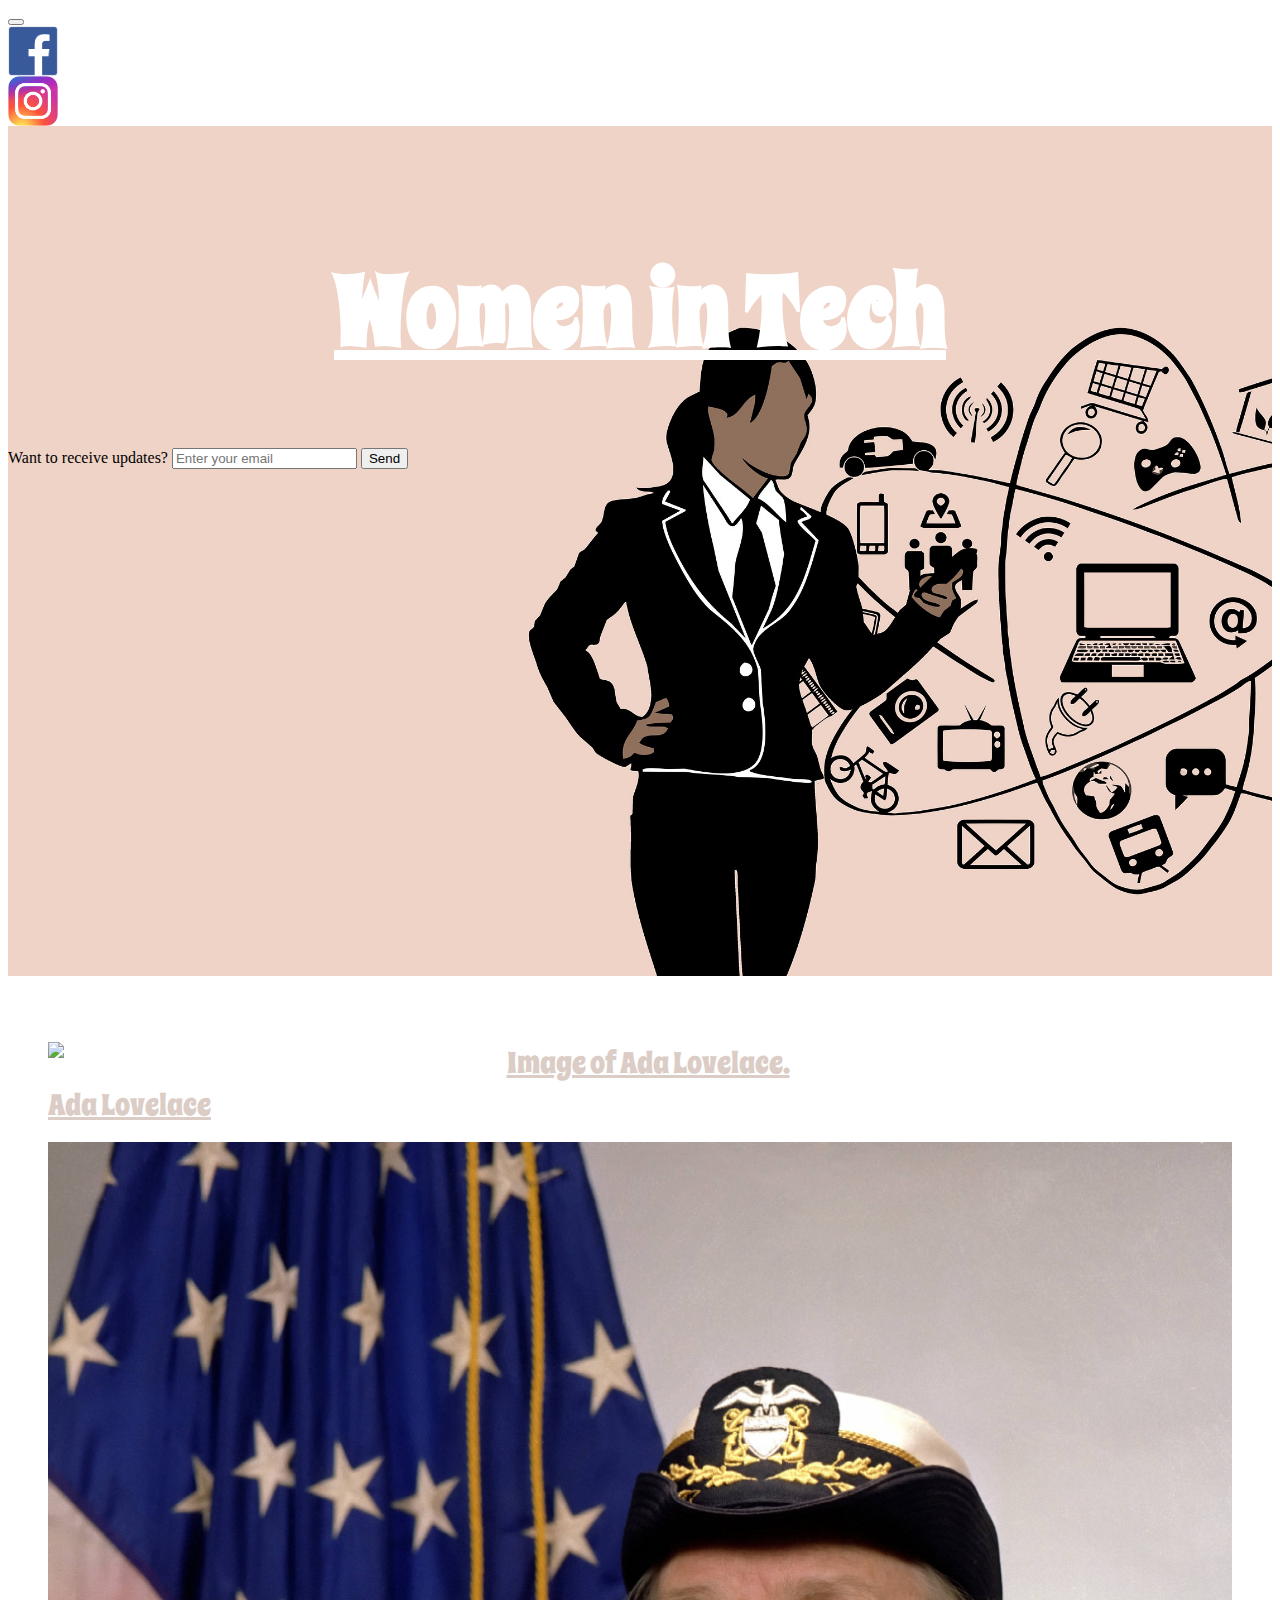
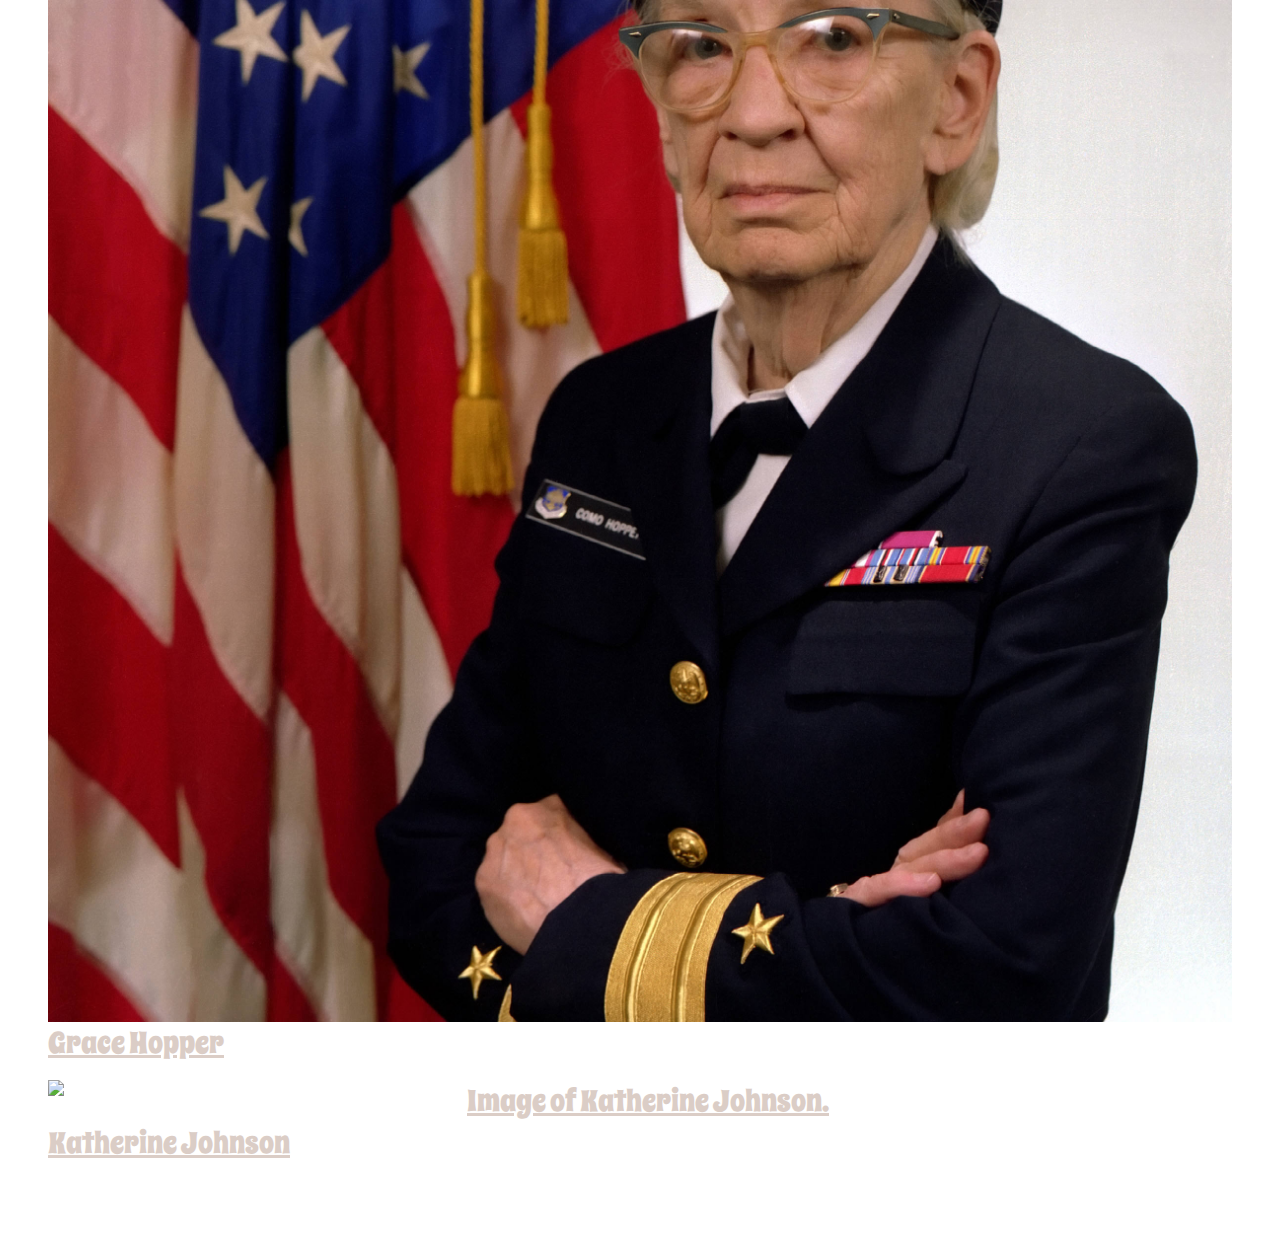
==== index.html @ 32e70c62 "Adding a form to index" ====
<!DOCTYPE html>
<html lang="en-GB">

<head>
  <meta charset="utf-8" name="viewport" content="width=device-width, initial-scale=1">
  <title>Women in Tech</title>
  <link href="https://fonts.googleapis.com/css?family=Spicy+Rice" rel="stylesheet">
  <link rel="stylesheet" href="https://stackpath.bootstrapcdn.com/bootstrap/4.1.3/css/bootstrap.min.css" integrity="sha384-MCw98/SFnGE8fJT3GXwEOngsV7Zt27NXFoaoApmYm81iuXoPkFOJwJ8ERdknLPMO" crossorigin="anonymous">
  <link href="index.css" rel="stylesheet">
</head>

<nav class="navbar navbar-expand-lg navbar-dark fixed-top">
  <div class="container">
    <button class="navbar-toggler" type="button" data-toggle="collapse" data-target="#navbarNav" aria-controls="navbarNav" aria-expanded="false" aria-label="Toggle navigation">
      <span class="navbar-toggler-icon"></span>
    </button>
    <div class="collapse navbar-collapse justify-content-start" id="navbarNav">
  <a class="navbar-brand" href="https://www.facebook.com/kate.sorotos">
    <img src="images/facebook.jpg" width="50" height="50" class="d-inline-block align-top" alt="Facebook.">
  </a>
    <a class="navbar-brand" href="https://www.instagram.com/kate_sorotos/?hl=en">
      <img src="images/instagram.jpg" width="50" height="50" class="d-inline-block align-top" alt="Instagram.">
    </a>
  </div>
</nav>

<header class="jumbotron">
  <div class="container">

    <div class="row">
      <div class="col-md-12 text-center">
        <h1 class="display-4">Women in Tech</h1>
      </div><!-- /.col-md-12-->
    </div><!-- /.row of jumbotron-->

    <form class="form-inline" role="form">
      <label for="email">Want to receive updates?</label>
      <input class="form-control" type="text" name="email" placeholder="Enter your email" id="email">
      <button class="btn btn-success form-btn" type="submit">Send</button>

    </form>
  </div><!-- /.container-->
</header><!-- /.jumbotron-->


<section id="women">
  <div class="container text-center">
    <div class="row">

      <figure class="col-md-4">
        <a href="ada-lovelace-bootstrap.html"><img src="images/ada.jpg" alt="Image of Ada Lovelace." /></a>
        <a href="ada-lovelace-bootstrap.html">Ada Lovelace</a>
      </figure>

      <figure class="col-md-4">
        <a href="grace-hopper-bootstrap.html">
          <img src="images/grace.jpg" alt="Image of Grace Hopper." /></a>
        <a href="grace-hopper-bootstrap.html">Grace Hopper</a>
      </figure>

      <figure class="col-md-4">
        <a href="katherine-johnson-bootstrap.html"><img src="images/katherine.jpg" alt="Image of Katherine Johnson." /></a>
        <a href="katherine-johnson-bootstrap.html">Katherine Johnson</a>
      </figure>
    </div>
    <!--./row-->
  </div>
  <!--./container-->
</section>


</body>

</html>
---- index.css ----
.jumbotron {
  background-image: url(images/women-in-tech.jpg);
  background-repeat: no-repeat;
  background-size: cover;
  border-radius: 0;
  min-height: 800px;
  padding-top: 50px;
}
.jumbotron h1 {
  font-family: "Spicy Rice", cursive;
  color: white;
  font-size: 100px;
  text-decoration: underline;
  text-align: center;
}
.container img {
    max-width: 100%;
    height: auto;
    display: block;
  }
#women {
  padding: 50px 0;
}
#women a {
    font-family: "Spicy Rice", cursive;
    color: #DBCDC6;
    font-size: 30px;
    text-align: center;
  }
#women a:hover {
  font-family: "Spicy Rice", cursive;
  color: #E4C3AD;
  font-size: 30px;
  text-align: center;
}
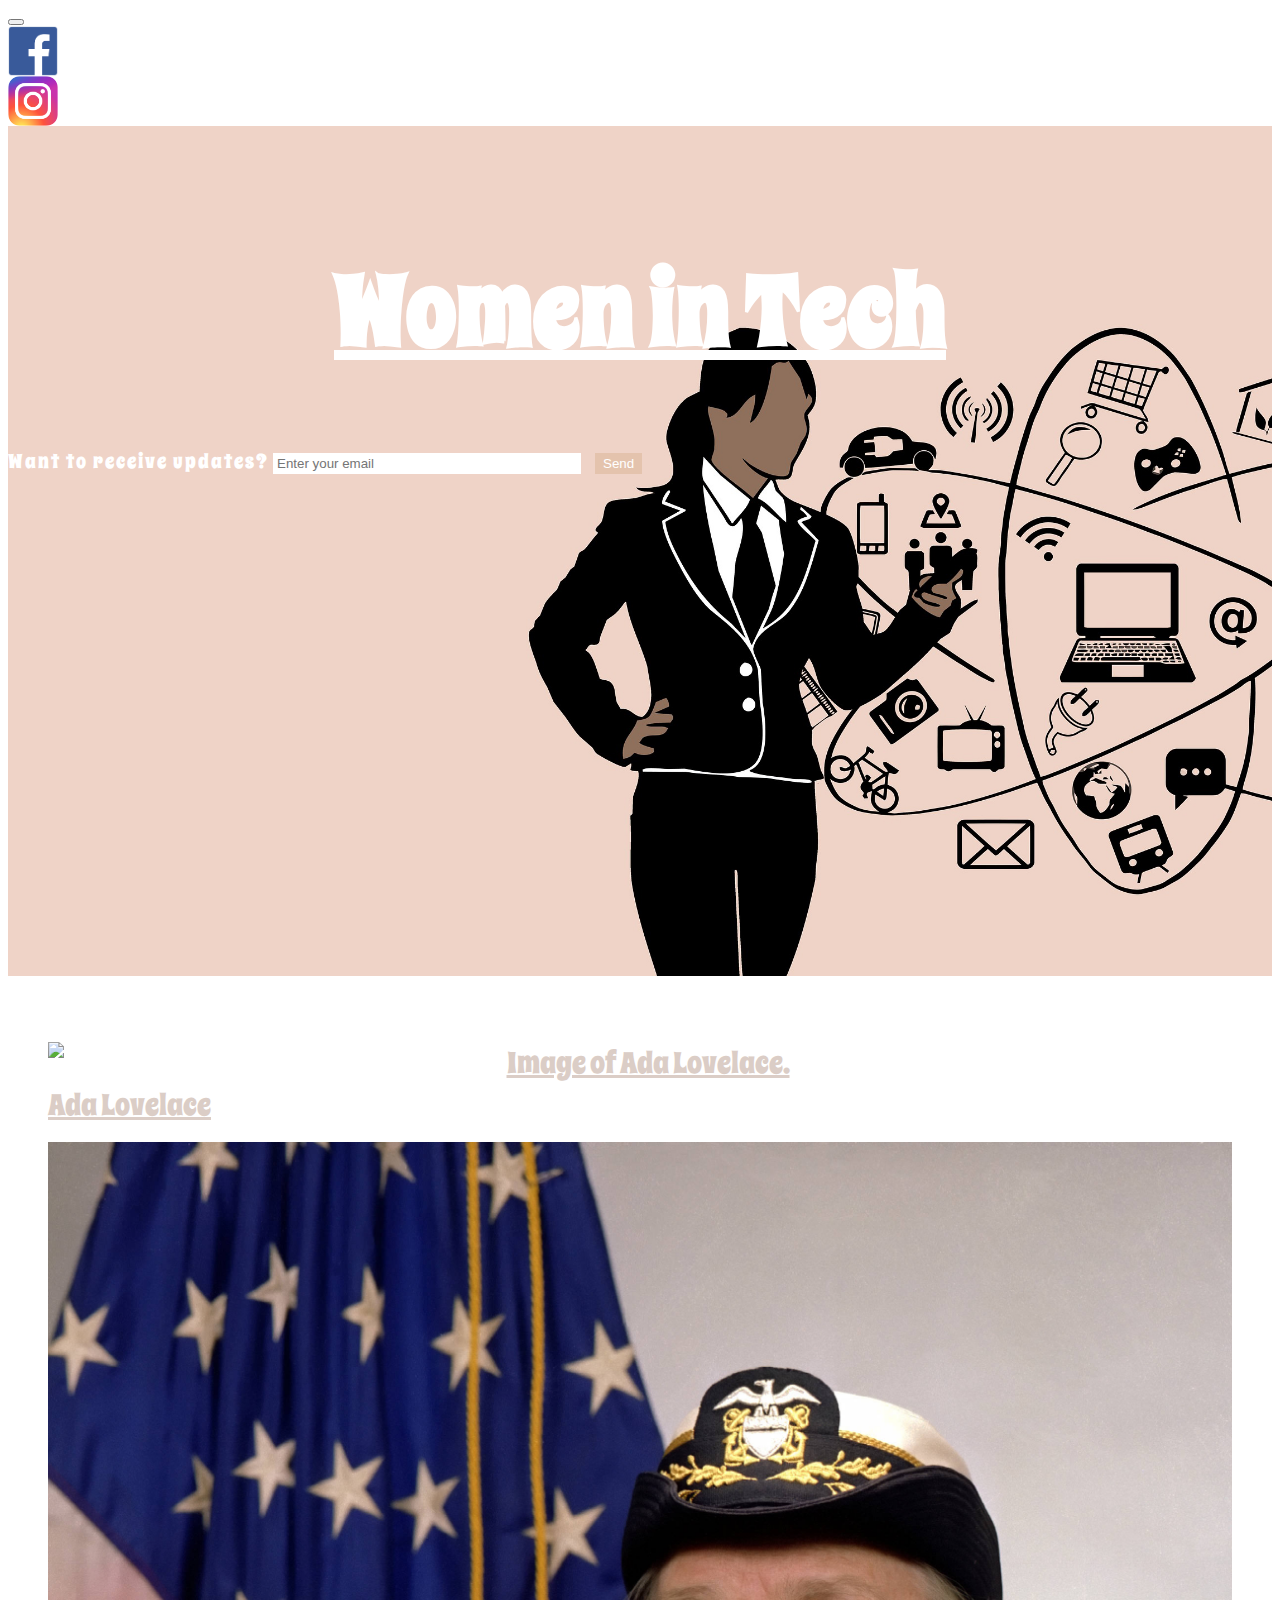
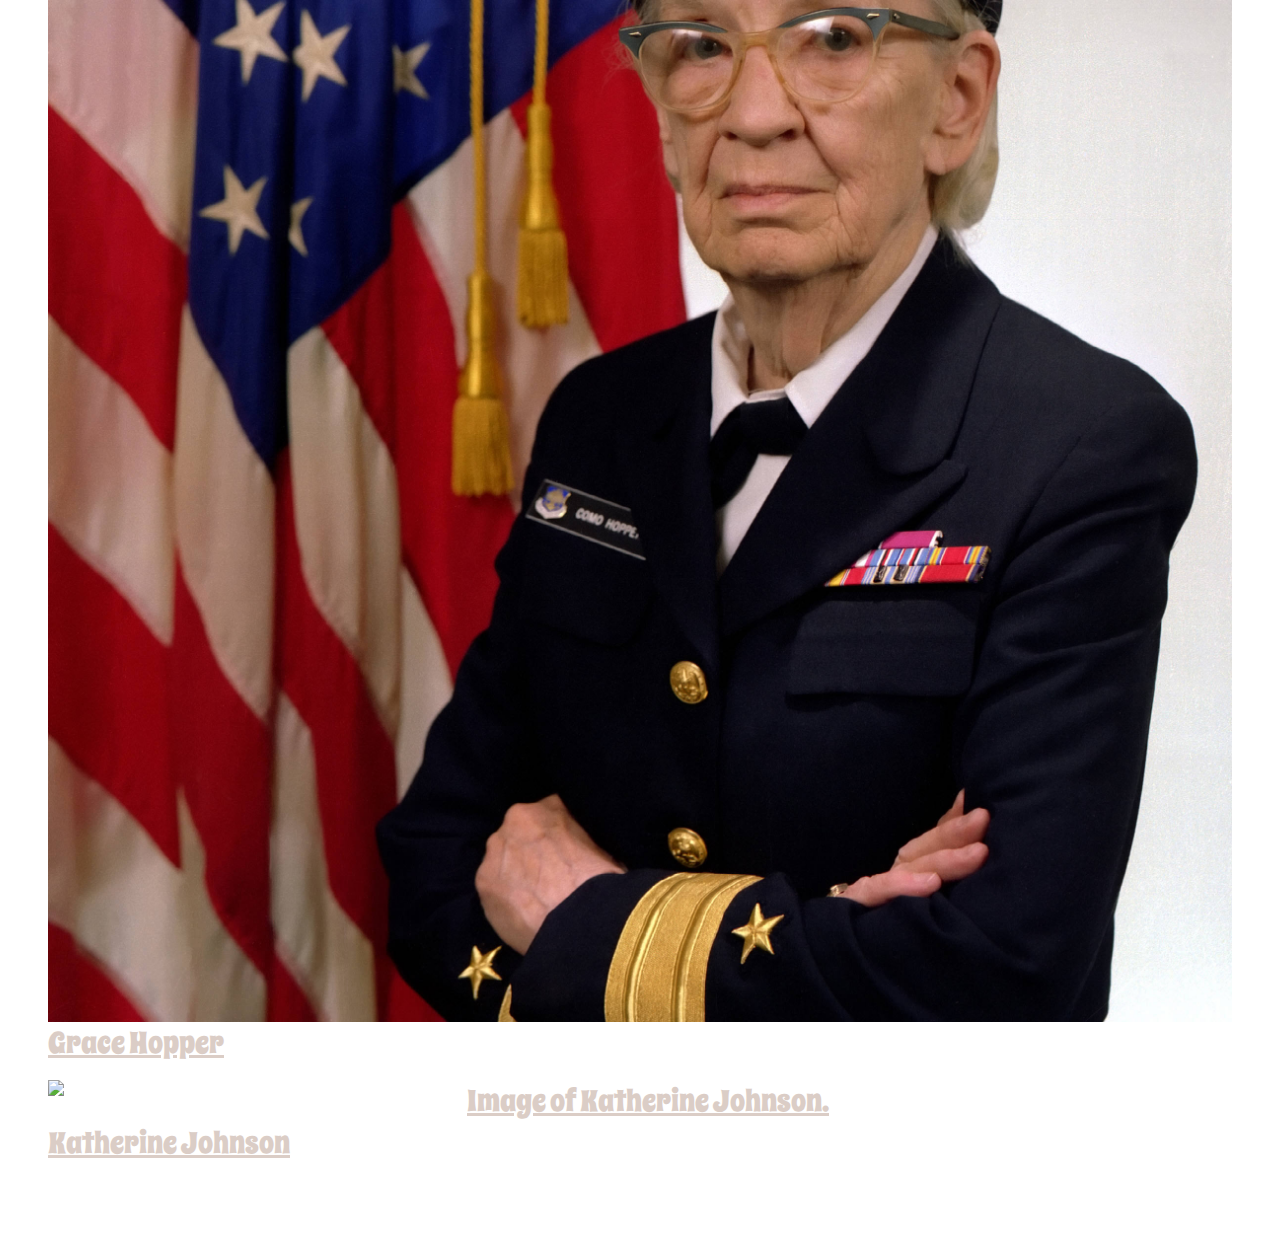
==== commit b588850f: "Amending a form in index" ====
--- a/index.html
+++ b/index.html
@@ -24,7 +24,7 @@
   </div>
 </nav>
 
-<header class="jumbotron">
+<div class="jumbotron jumbotron-fluid">
   <div class="container">
 
     <div class="row">
@@ -33,14 +33,17 @@
       </div><!-- /.col-md-12-->
     </div><!-- /.row of jumbotron-->
 
+<div class="row justify-content-end">
+  <div class="col-md-8">
     <form class="form-inline" role="form">
       <label for="email">Want to receive updates?</label>
       <input class="form-control" type="text" name="email" placeholder="Enter your email" id="email">
       <button class="btn btn-success form-btn" type="submit">Send</button>
-
     </form>
+    </div>
+  </div><!--/.row of form-->
   </div><!-- /.container-->
-</header><!-- /.jumbotron-->
+</div><!-- /.jumbotron-->
 
 
 <section id="women">
--- a/index.css
+++ b/index.css
@@ -12,6 +12,30 @@
   font-size: 100px;
   text-decoration: underline;
   text-align: center;
+}
+.form-inline label {
+  font-family: "Spicy Rice", cursive;
+  font-size: 20px;
+  letter-spacing: 2px;
+  color: white;
+  width: 100%;
+  justify-content: flex-start;
+  border-color: transparent;
+}
+.form-inline input {
+  min-width: 300px;
+  margin-right: 10px;
+  border-color: transparent;
+}
+.form-inline button {
+  color: white;
+  background-color: #E4C3AD;
+  border-color: transparent;
+}
+.form-inline:hover button {
+  color: white;
+  background-color: #DBCDC6;
+  border-color: transparent;
 }
 .container img {
     max-width: 100%;
@@ -33,3 +57,11 @@
   font-size: 30px;
   text-align: center;
 }
+@media screen and (max-width: 576px) {
+.jumbotron {
+  font-size: 2.5rem;
+}
+.form-btn {
+  margin-top: 10px;
+}
+}
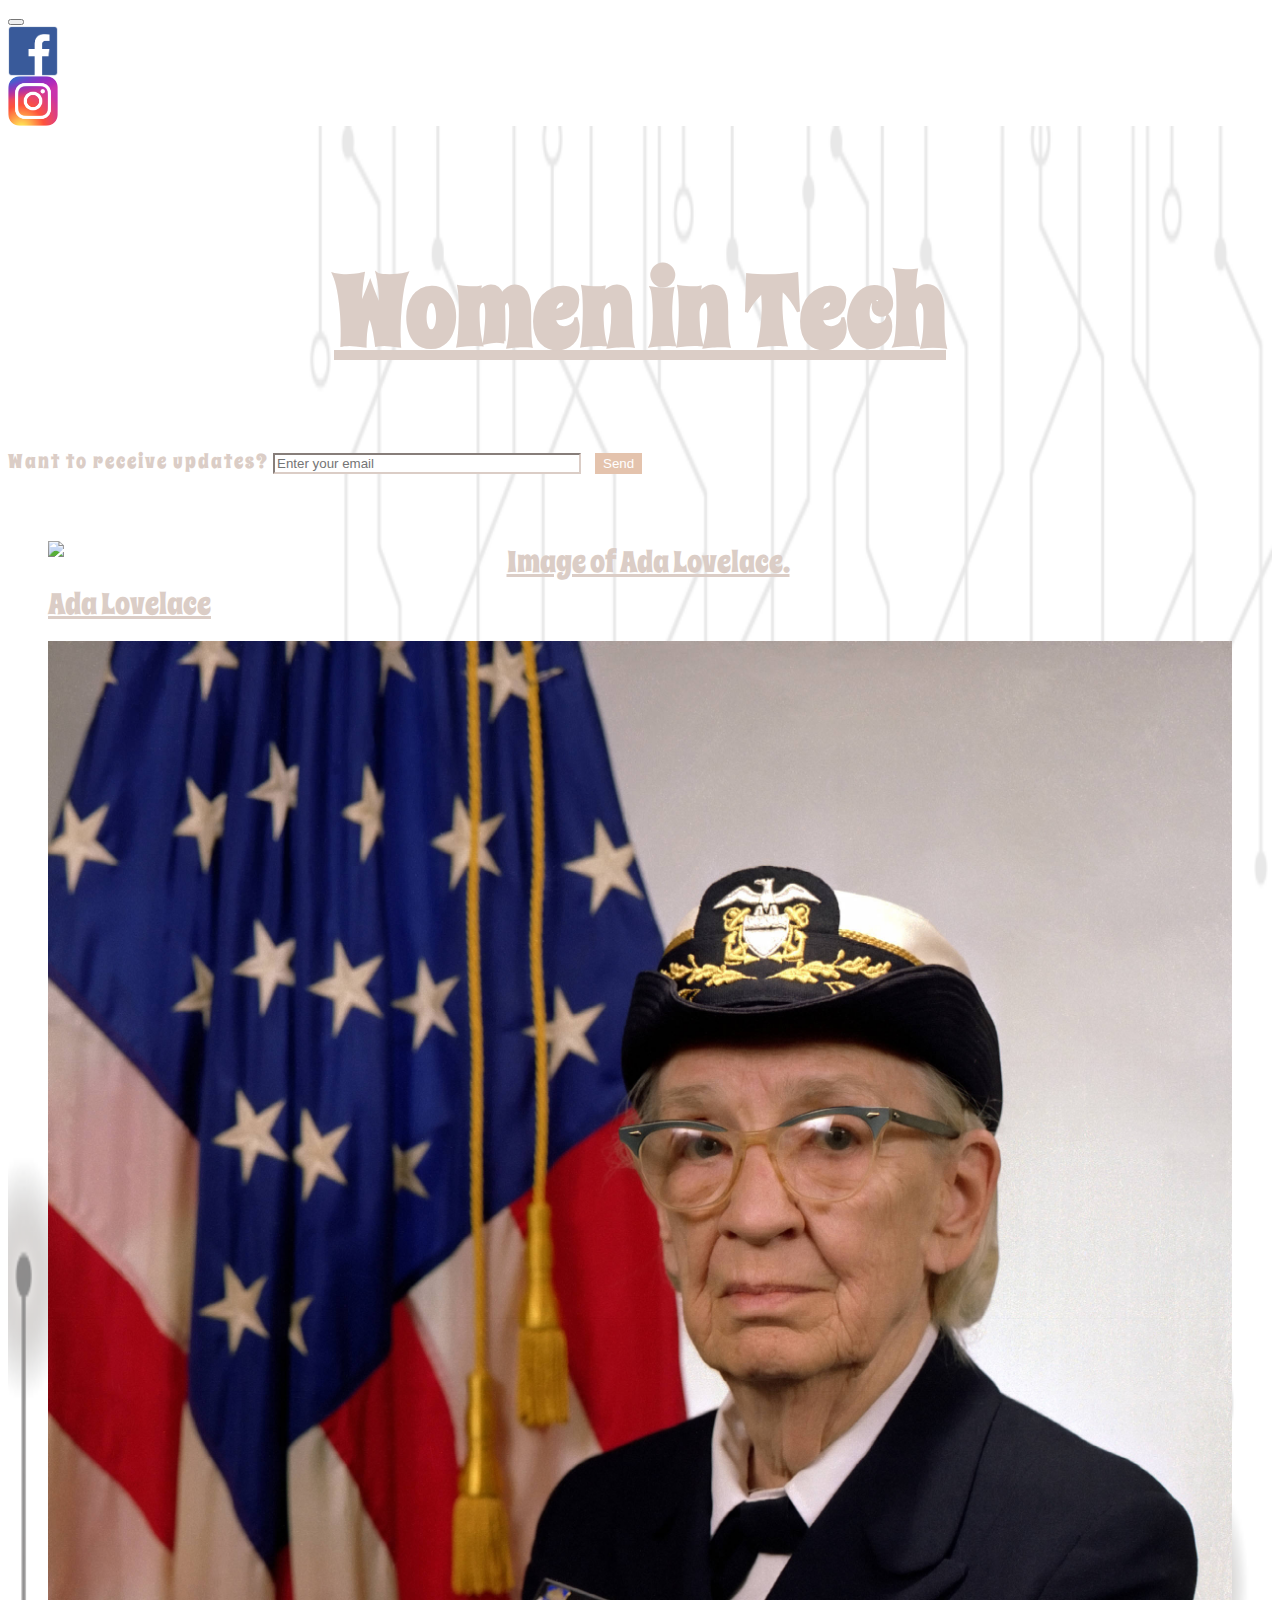
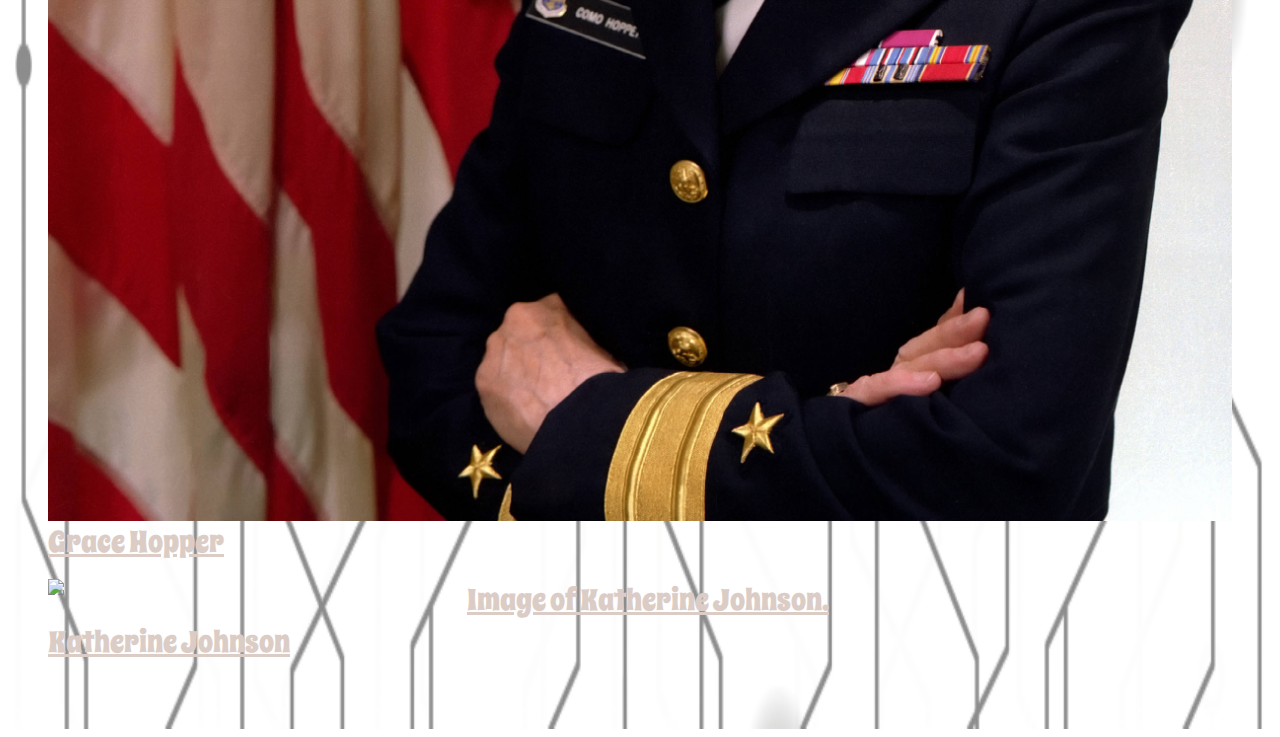
==== commit b9a55273: "new layout in index" ====
--- a/index.html
+++ b/index.html
@@ -15,14 +15,15 @@
       <span class="navbar-toggler-icon"></span>
     </button>
     <div class="collapse navbar-collapse justify-content-start" id="navbarNav">
-  <a class="navbar-brand" href="https://www.facebook.com/kate.sorotos">
-    <img src="images/facebook.jpg" width="50" height="50" class="d-inline-block align-top" alt="Facebook.">
-  </a>
-    <a class="navbar-brand" href="https://www.instagram.com/kate_sorotos/?hl=en">
-      <img src="images/instagram.jpg" width="50" height="50" class="d-inline-block align-top" alt="Instagram.">
-    </a>
-  </div>
+      <a class="navbar-brand" href="https://www.facebook.com/kate.sorotos">
+        <img src="images/facebook.jpg" width="50" height="50" class="d-inline-block align-top" alt="Facebook.">
+      </a>
+      <a class="navbar-brand" href="https://www.instagram.com/kate_sorotos/?hl=en">
+        <img src="images/instagram.jpg" width="50" height="50" class="d-inline-block align-top" alt="Instagram.">
+      </a>
+    </div>
 </nav>
+
 
 <div class="jumbotron jumbotron-fluid">
   <div class="container">
@@ -33,17 +34,17 @@
       </div><!-- /.col-md-12-->
     </div><!-- /.row of jumbotron-->
 
-<div class="row justify-content-end">
-  <div class="col-md-8">
-    <form class="form-inline" role="form">
-      <label for="email">Want to receive updates?</label>
-      <input class="form-control" type="text" name="email" placeholder="Enter your email" id="email">
-      <button class="btn btn-success form-btn" type="submit">Send</button>
-    </form>
+    <div class="row justify-content-end">
+      <div class="col-md-8">
+        <form class="form-inline" role="form">
+          <label for="email">Want to receive updates?</label>
+          <input class="form-control" type="text" name="email" placeholder="Enter your email" id="email">
+          <button class="btn btn-success form-btn" type="submit">Send</button>
+        </form>
+      </div>
     </div>
-  </div><!--/.row of form-->
+    <!--/.row of form-->
   </div><!-- /.container-->
-</div><!-- /.jumbotron-->
 
 
 <section id="women">
@@ -70,6 +71,7 @@
   </div>
   <!--./container-->
 </section>
+</div><!-- /.jumbotron-->
 
 
 </body>
--- a/index.css
+++ b/index.css
@@ -1,14 +1,14 @@
 .jumbotron {
-  background-image: url(images/women-in-tech.jpg);
+  background-image: url("images/tech.jpg");
   background-repeat: no-repeat;
-  background-size: cover;
+  background-size: 100% 100%;
+  min-height: 800px;
   border-radius: 0;
-  min-height: 800px;
   padding-top: 50px;
 }
 .jumbotron h1 {
   font-family: "Spicy Rice", cursive;
-  color: white;
+  color: #DBCDC6;
   font-size: 100px;
   text-decoration: underline;
   text-align: center;
@@ -17,7 +17,7 @@
   font-family: "Spicy Rice", cursive;
   font-size: 20px;
   letter-spacing: 2px;
-  color: white;
+  color: #DBCDC6;
   width: 100%;
   justify-content: flex-start;
   border-color: transparent;
@@ -25,7 +25,7 @@
 .form-inline input {
   min-width: 300px;
   margin-right: 10px;
-  border-color: transparent;
+  border-color: #DBCDC6;
 }
 .form-inline button {
   color: white;
@@ -57,11 +57,28 @@
   font-size: 30px;
   text-align: center;
 }
+@media screen and (max-width: 800px) {
+.jumbotron h1 {
+  font-size: 5.0rem;
+}
+}
+@media screen and (max-width: 600px) {
+.jumbotron h1 {
+  font-size: 4.5rem;
+}
+}
 @media screen and (max-width: 576px) {
-.jumbotron {
-  font-size: 2.5rem;
-}
 .form-btn {
   margin-top: 10px;
 }
 }
+@media screen and (max-width: 500px) {
+  .jumbotron h1 {
+    font-size: 3.0rem;
+}
+}
+@media screen and (max-width: 400px) {
+.jumbotron h1 {
+  font-size: 2.5rem;
+}
+}
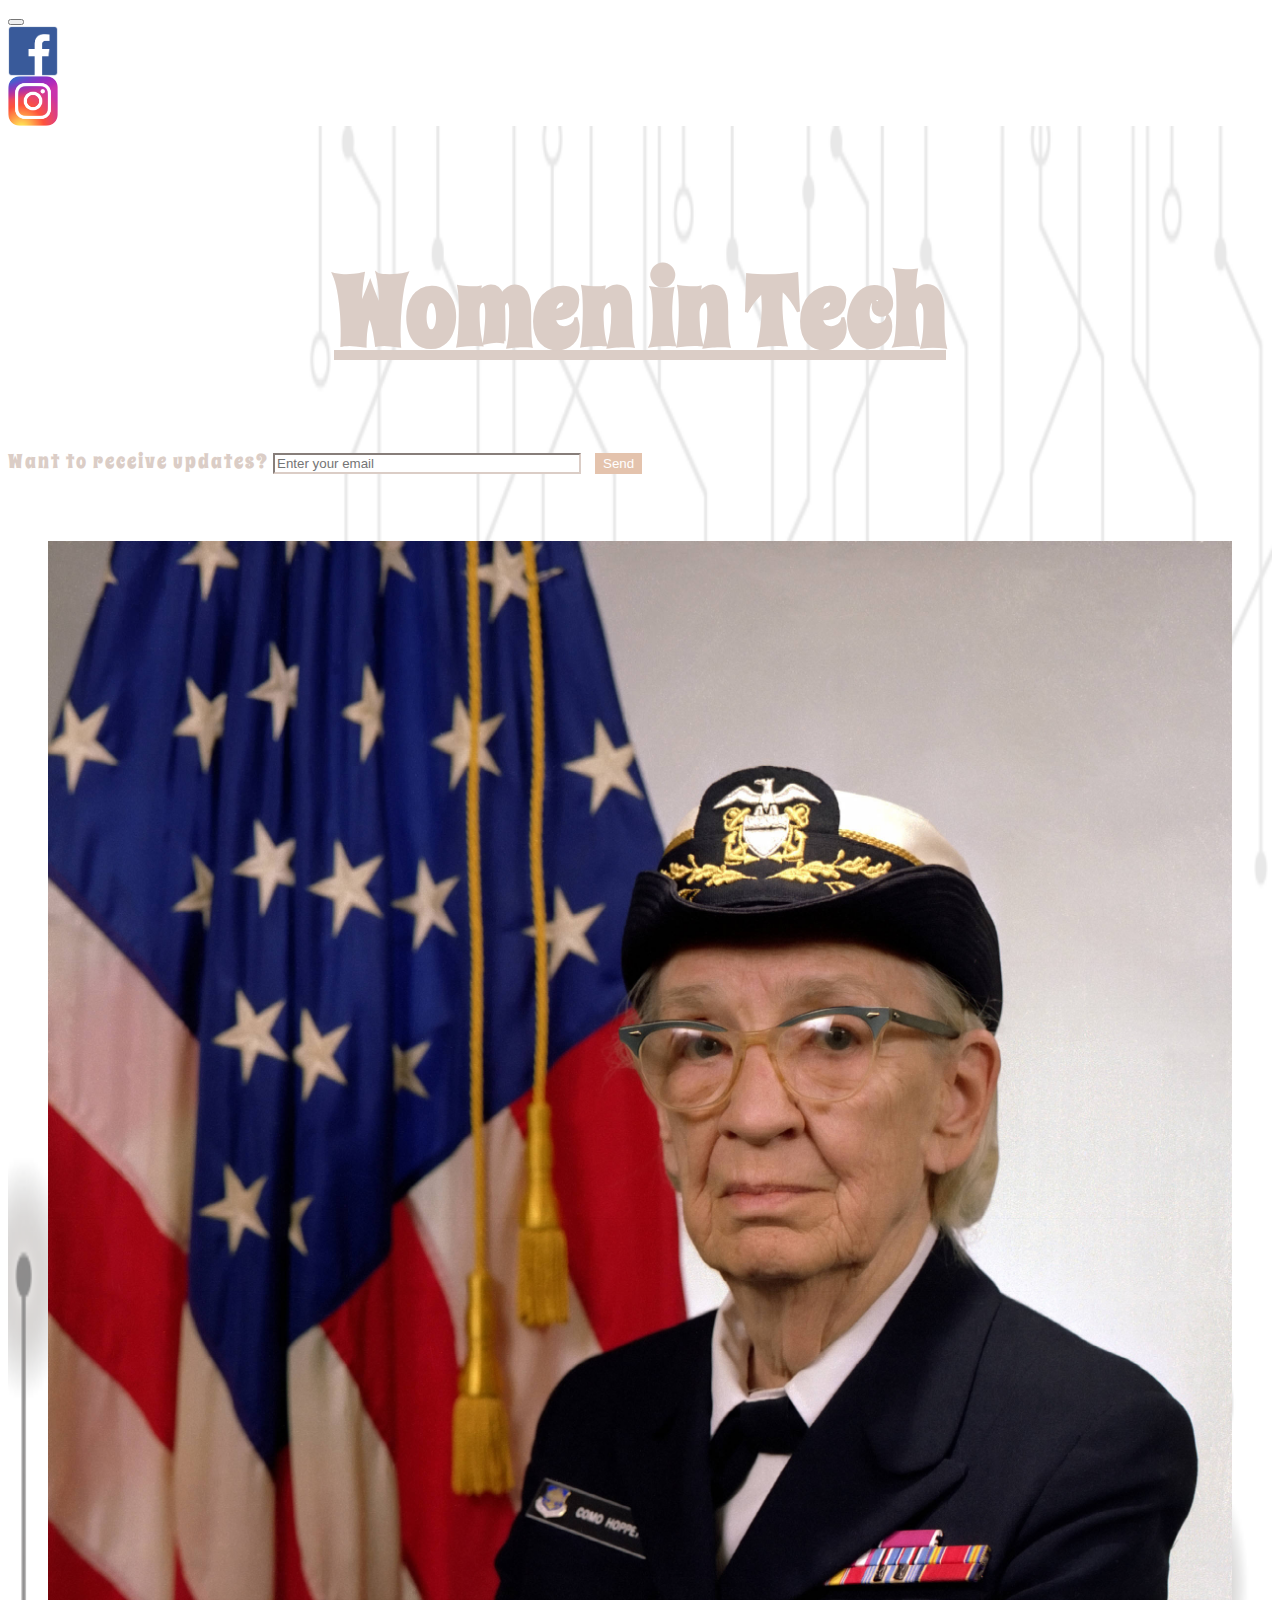
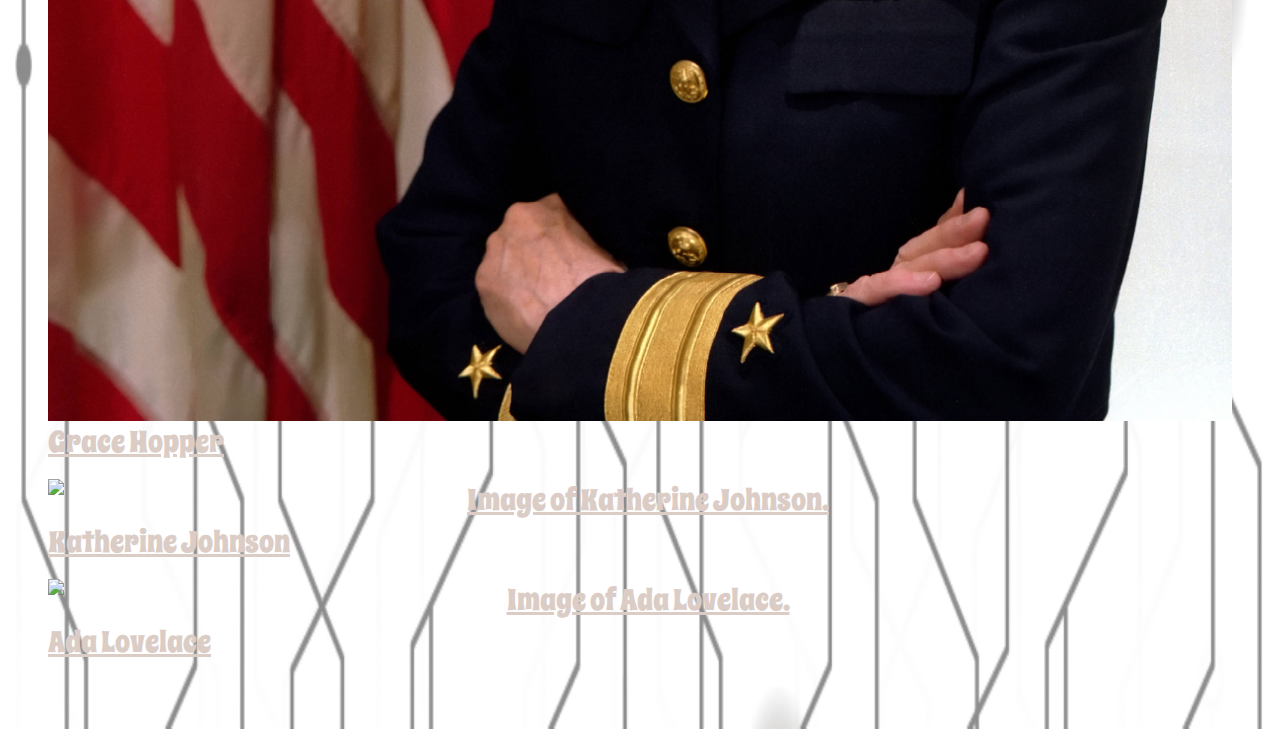
==== commit a407eea7: "Changes to layout with media query" ====
--- a/index.html
+++ b/index.html
@@ -52,11 +52,6 @@
     <div class="row">
 
       <figure class="col-md-4">
-        <a href="ada-lovelace-bootstrap.html"><img src="images/ada.jpg" alt="Image of Ada Lovelace." /></a>
-        <a href="ada-lovelace-bootstrap.html">Ada Lovelace</a>
-      </figure>
-
-      <figure class="col-md-4">
         <a href="grace-hopper-bootstrap.html">
           <img src="images/grace.jpg" alt="Image of Grace Hopper." /></a>
         <a href="grace-hopper-bootstrap.html">Grace Hopper</a>
@@ -66,6 +61,12 @@
         <a href="katherine-johnson-bootstrap.html"><img src="images/katherine.jpg" alt="Image of Katherine Johnson." /></a>
         <a href="katherine-johnson-bootstrap.html">Katherine Johnson</a>
       </figure>
+
+      <figure class="col-md-4">
+        <a href="ada-lovelace-bootstrap.html"><img src="images/ada.jpg" alt="Image of Ada Lovelace." /></a>
+        <a href="ada-lovelace-bootstrap.html">Ada Lovelace</a>
+      </figure>
+      
     </div>
     <!--./row-->
   </div>
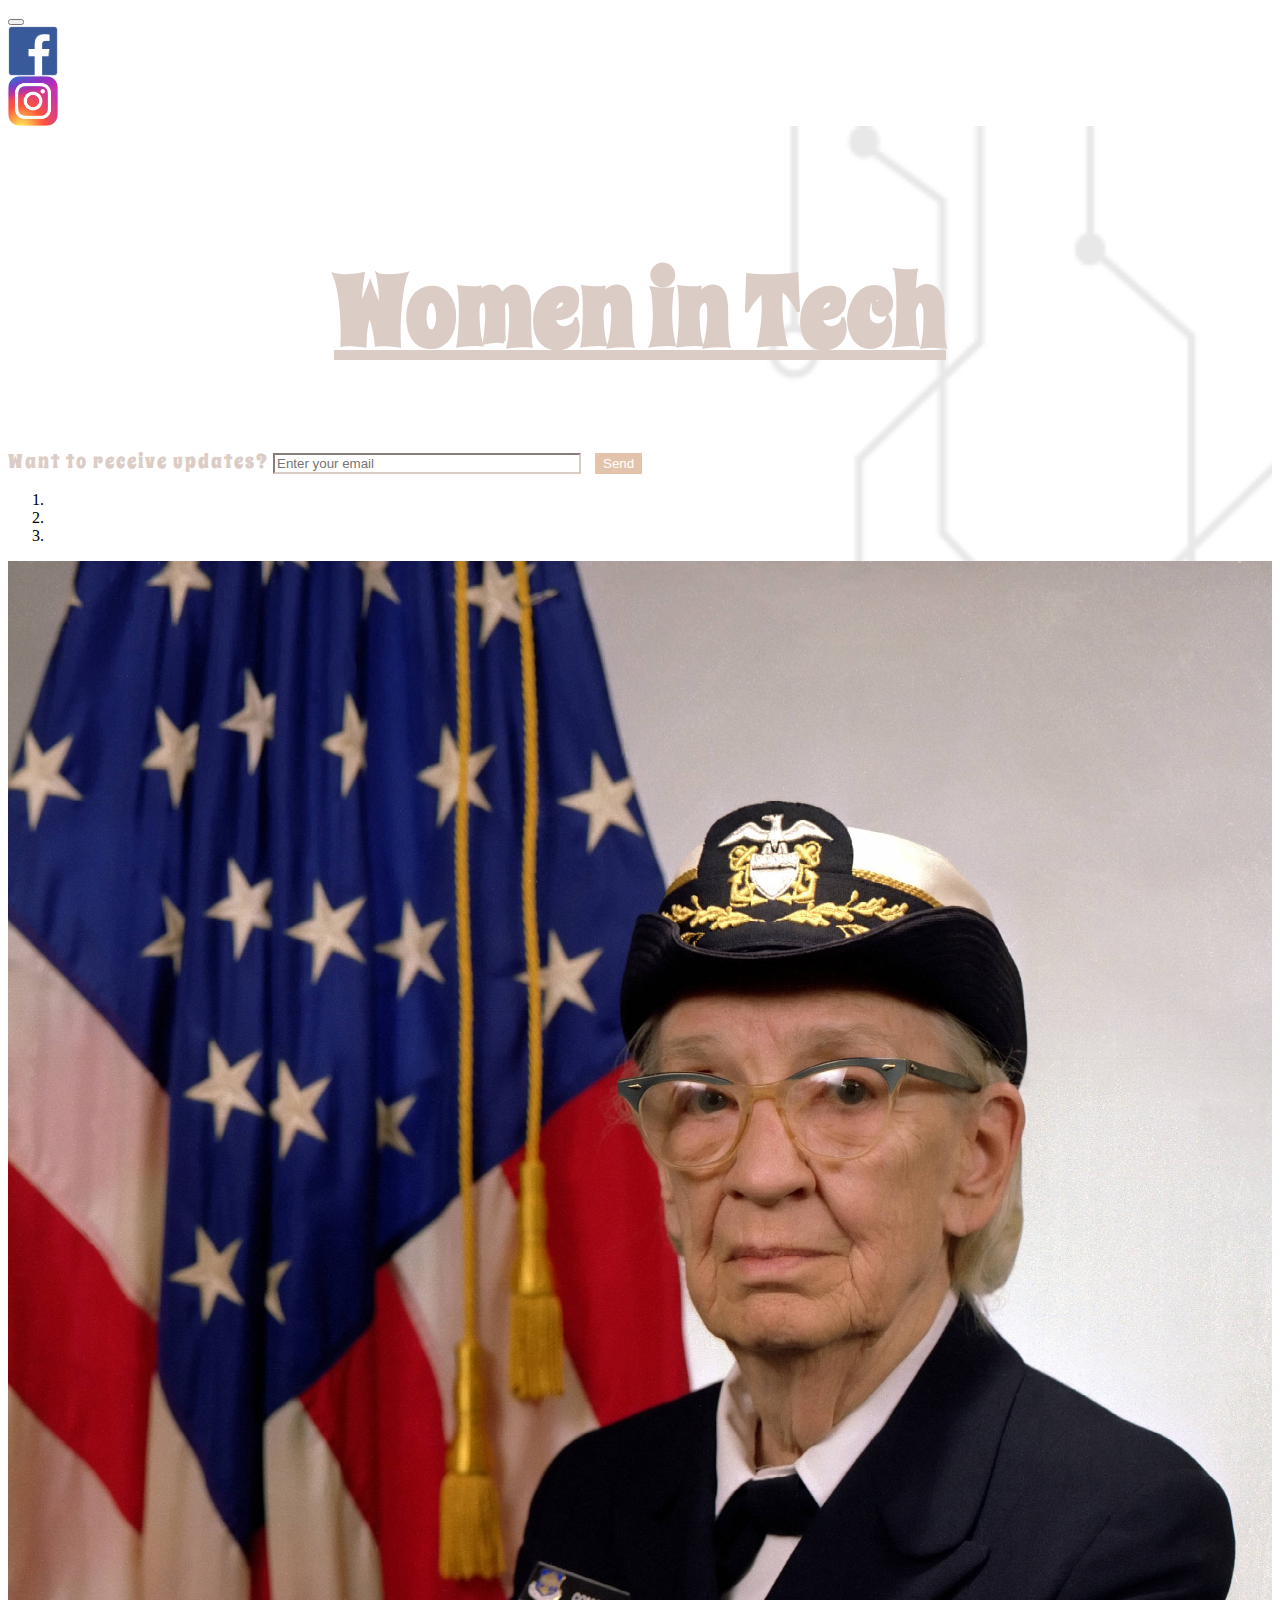
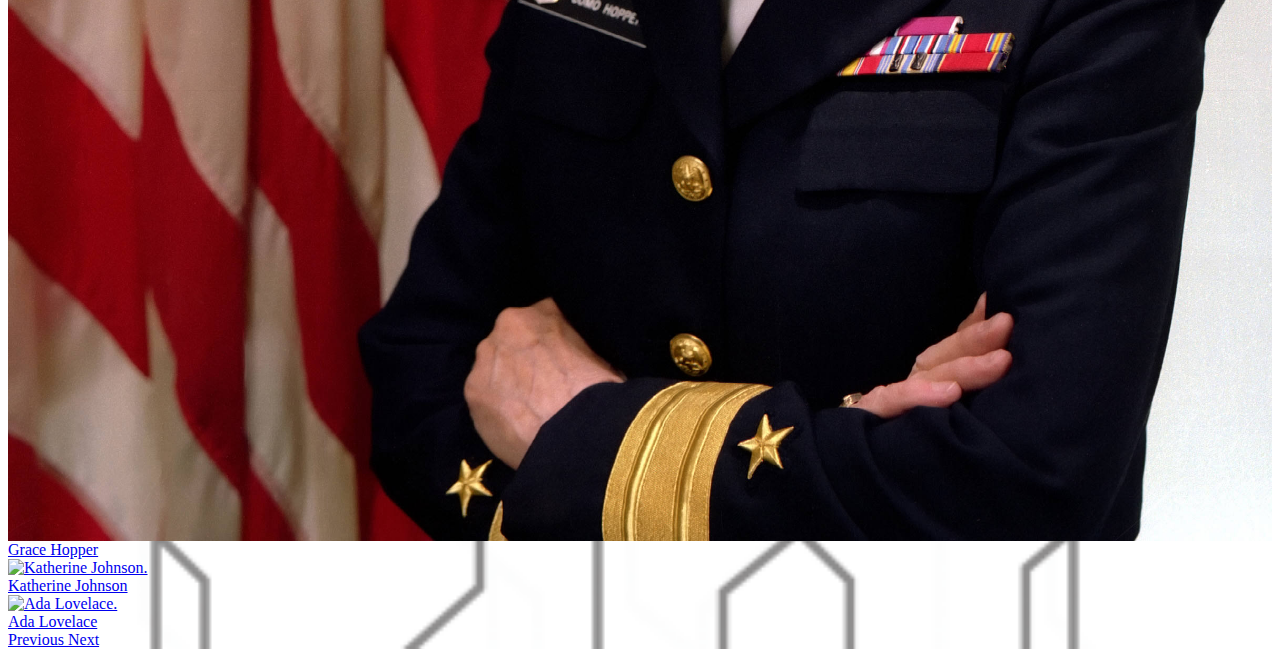
==== commit 8c992456: "ammending jquery address in html files" ====
--- a/index.html
+++ b/index.html
@@ -25,7 +25,7 @@
 </nav>
 
 
-<div class="jumbotron jumbotron-fluid">
+<div class="jumbotron">
   <div class="container">
 
     <div class="row">
@@ -46,8 +46,45 @@
     <!--/.row of form-->
   </div><!-- /.container-->
 
+<div class="row">
+  <div id="carouselExampleIndicators" class="col-md-4 container carousel slide" data-ride="carousel">
+    <ol class="carousel-indicators">
+      <li data-target="#carouselExampleIndicators" data-slide-to="0" class="active"></li>
+      <li data-target="#carouselExampleIndicators" data-slide-to="1"></li>
+      <li data-target="#carouselExampleIndicators" data-slide-to="2"></li>
+    </ol>
+    <div class="carousel-inner">
+      <div class="carousel-item active image-center">
+        <a href="grace-hopper-bootstrap.html"><img class="d-block w-100" src="images/grace.jpg" alt="Grace Hopper."></a>
+        <div class="carousel-caption d-md-block">
+          <a href="grace-hopper-bootstrap.html">Grace Hopper</a>
+        </div>
+      </div>
+      <div class="carousel-item">
+        <a href="katherine-johnson-bootstrap.html"><img class="d-block w-100" src="images/katherine.jpg" alt="Katherine Johnson."></a>
+        <div class="carousel-caption d-md-block">
+          <a href="katherine-johnson-bootstrap.html">Katherine Johnson</a>
+        </div>
+      </div>
+      <div class="carousel-item">
+        <a href="ada-lovelace-bootstrap.html"><img class="d-block w-100" src="images/ada.jpg" alt="Ada Lovelace."></a>
+        <div class="carousel-caption d-md-block">
+          <a href="ada-lovelace-bootstrap.html">Ada Lovelace</a>
+        </div>
+      </div>
+    </div>
+    <a class="carousel-control-prev" href="#carouselExampleIndicators" role="button" data-slide="prev">
+      <span class="carousel-control-prev-icon" aria-hidden="true"></span>
+      <span class="sr-only">Previous</span>
+    </a>
+    <a class="carousel-control-next" href="#carouselExampleIndicators" role="button" data-slide="next">
+      <span class="carousel-control-next-icon" aria-hidden="true"></span>
+      <span class="sr-only">Next</span>
+    </a>
+  </div>
+</div>
 
-<section id="women">
+<!--<section id="women">
   <div class="container text-center">
     <div class="row">
 
@@ -66,13 +103,15 @@
         <a href="ada-lovelace-bootstrap.html"><img src="images/ada.jpg" alt="Image of Ada Lovelace." /></a>
         <a href="ada-lovelace-bootstrap.html">Ada Lovelace</a>
       </figure>
-      
+
     </div>
-    <!--./row-->
   </div>
-  <!--./container-->
-</section>
+</section><!-->
+
 </div><!-- /.jumbotron-->
+
+<script src="https://code.jquery.com/jquery-3.3.1.min.js" integrity="sha256-FgpCb/KJQlLNfOu91ta32o/NMZxltwRo8QtmkMRdAu8=" crossorigin="anonymous"></script>
+<script src="https://stackpath.bootstrapcdn.com/bootstrap/4.1.3/js/bootstrap.min.js" integrity="sha384-ChfqqxuZUCnJSK3+MXmPNIyE6ZbWh2IMqE241rYiqJxyMiZ6OW/JmZQ5stwEULTy" crossorigin="anonymous"></script>
 
 
 </body>
--- a/index.css
+++ b/index.css
@@ -1,7 +1,7 @@
 .jumbotron {
   background-image: url("images/tech.jpg");
   background-repeat: no-repeat;
-  background-size: 100% 100%;
+  background-size: cover;
   min-height: 800px;
   border-radius: 0;
   padding-top: 50px;
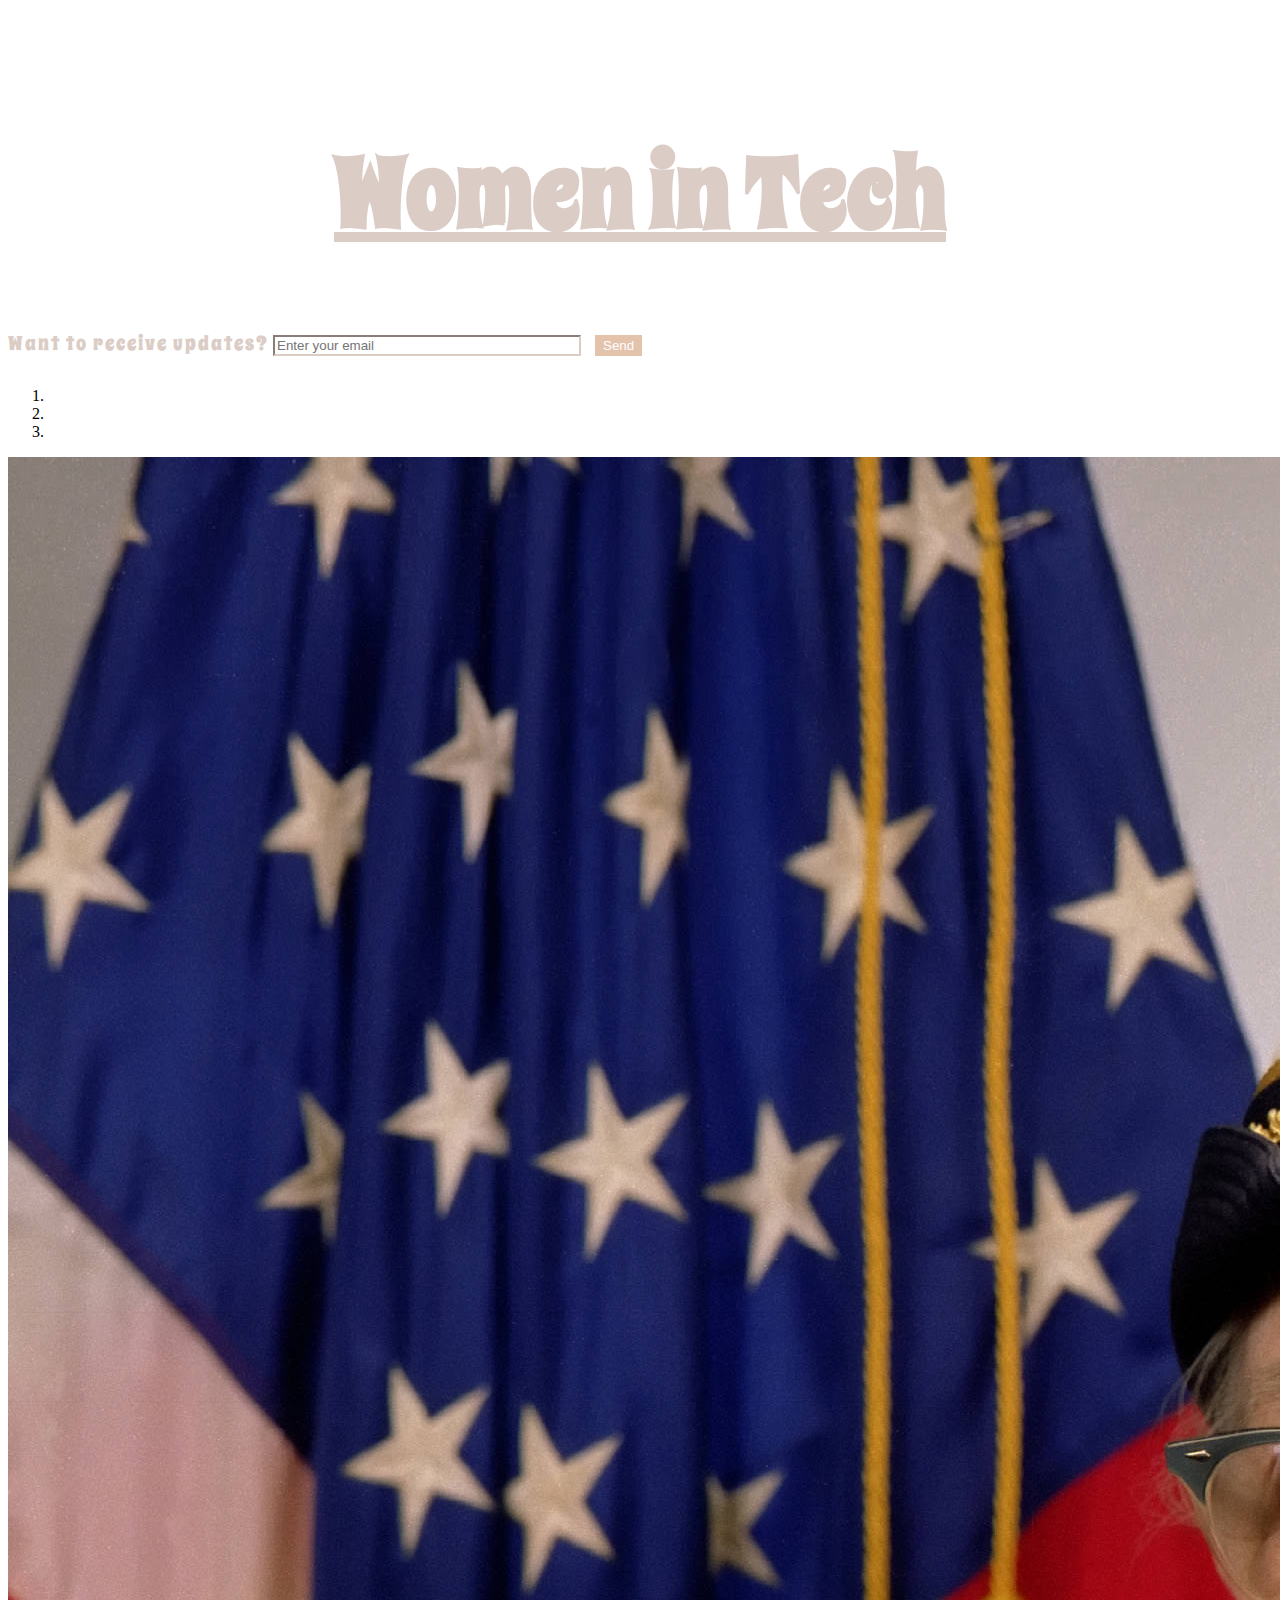
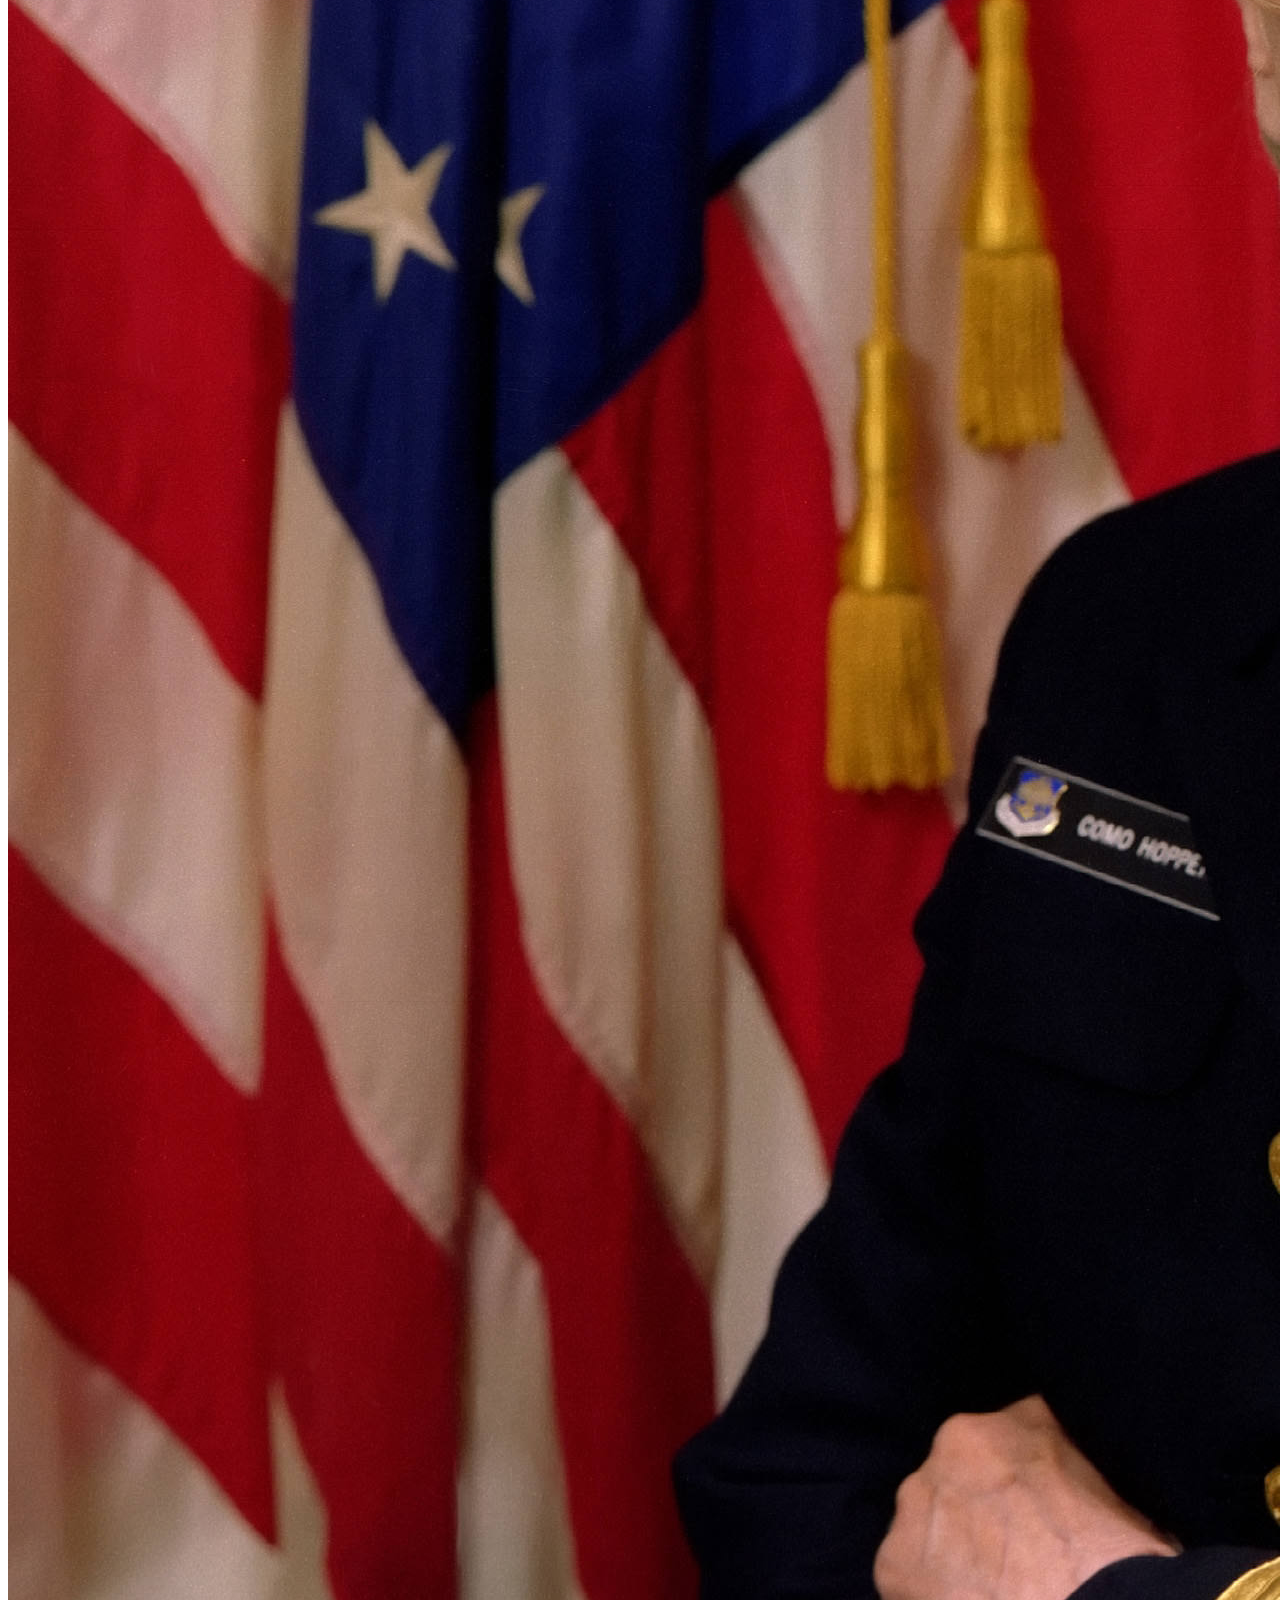
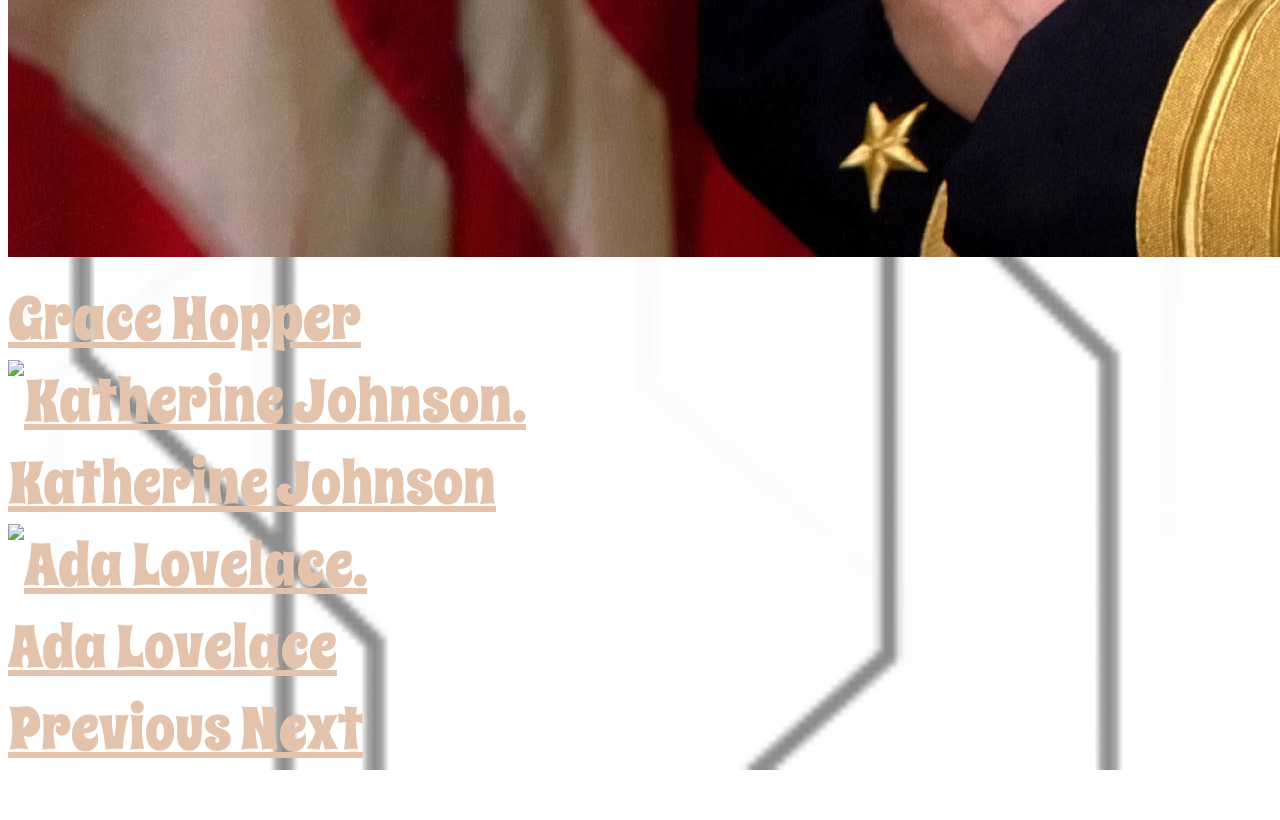
==== commit 65299a16: "moved css files to css folder" ====
--- a/index.html
+++ b/index.html
@@ -6,23 +6,27 @@
   <title>Women in Tech</title>
   <link href="https://fonts.googleapis.com/css?family=Spicy+Rice" rel="stylesheet">
   <link rel="stylesheet" href="https://stackpath.bootstrapcdn.com/bootstrap/4.1.3/css/bootstrap.min.css" integrity="sha384-MCw98/SFnGE8fJT3GXwEOngsV7Zt27NXFoaoApmYm81iuXoPkFOJwJ8ERdknLPMO" crossorigin="anonymous">
-  <link href="index.css" rel="stylesheet">
+  <link href="css/index.css" rel="stylesheet">
 </head>
 
-<nav class="navbar navbar-expand-lg navbar-dark fixed-top">
-  <div class="container">
-    <button class="navbar-toggler" type="button" data-toggle="collapse" data-target="#navbarNav" aria-controls="navbarNav" aria-expanded="false" aria-label="Toggle navigation">
-      <span class="navbar-toggler-icon"></span>
-    </button>
-    <div class="collapse navbar-collapse justify-content-start" id="navbarNav">
-      <a class="navbar-brand" href="https://www.facebook.com/kate.sorotos">
-        <img src="images/facebook.jpg" width="50" height="50" class="d-inline-block align-top" alt="Facebook.">
-      </a>
-      <a class="navbar-brand" href="https://www.instagram.com/kate_sorotos/?hl=en">
-        <img src="images/instagram.jpg" width="50" height="50" class="d-inline-block align-top" alt="Instagram.">
-      </a>
-    </div>
-</nav>
+<body>
+
+<!--  <nav class="navbar navbar-expand-lg navbar-dark fixed-top">
+    <div class="container">
+      <button class="navbar-toggler" type="button" data-toggle="collapse" data-target="#navbarNav" aria-controls="navbarNav" aria-expanded="false" aria-label="Toggle navigation">
+        <span class="navbar-toggler-icon"></span>
+      </button>
+      <div class="collapse navbar-collapse justify-content-start" id="navbarNav">
+        <a class="navbar-brand" href="https://www.facebook.com/kate.sorotos">
+          <img src="images/facebook.jpg" width="50" height="50" class="d-inline-block align-top" alt="Facebook.">
+        </a>
+        <a class="navbar-brand" href="https://www.instagram.com/kate_sorotos/?hl=en">
+          <img src="images/instagram.jpg" width="50" height="50" class="d-inline-block align-top" alt="Instagram.">
+        </a>
+      </div>
+    </nav> -->
+  
+
 
 
 <div class="jumbotron">
--- a/css/index.css
+++ b/css/index.css
@@ -0,0 +1,84 @@
+.jumbotron {
+  background-image: url("../images/tech.jpg");
+  background-repeat: no-repeat;
+  background-size: cover;
+  min-height: 800px;
+  border-radius: 0;
+  padding-top: 50px;
+}
+.jumbotron h1 {
+  font-family: "Spicy Rice", cursive;
+  color: #DBCDC6;
+  font-size: 100px;
+  text-decoration: underline;
+  text-align: center;
+}
+.form-inline label {
+  font-family: "Spicy Rice", cursive;
+  font-size: 20px;
+  letter-spacing: 2px;
+  color: #DBCDC6;
+  width: 100%;
+  justify-content: flex-start;
+  border-color: transparent;
+}
+.form-inline input {
+  min-width: 300px;
+  margin-right: 10px;
+  border-color: #DBCDC6;
+  margin-bottom: 15px;
+}
+.form-inline button {
+  color: white;
+  background-color: #E4C3AD;
+  border-color: transparent;
+  margin-bottom: 15px;
+}
+.form-inline:hover button {
+  color: white;
+  background-color: #DBCDC6;
+  border-color: transparent;
+}
+#carouselExampleIndicators a {
+    font-family: "Spicy Rice", cursive;
+    color: #E4C3AD;
+    font-size: 60px;
+    text-align: center;
+    padding: 50px 0;
+  }
+#carouselExampleIndicators a:hover {
+  font-family: "Spicy Rice", cursive;
+  color: #DBCDC6;
+  font-size: 60px;
+  text-align: center;
+  padding: 50px 0;
+}
+
+@media screen and (max-width: 800px) {
+.jumbotron h1 {
+  font-size: 5.0rem;
+}
+}
+@media screen and (max-width: 600px) {
+.jumbotron h1 {
+  font-size: 4.5rem;
+}
+#carouselExampleIndicators {
+  margin: 20px;
+}
+}
+@media screen and (max-width: 576px) {
+.form-btn {
+  margin-top: 10px;
+}
+}
+@media screen and (max-width: 500px) {
+  .jumbotron h1 {
+    font-size: 3.0rem;
+}
+}
+@media screen and (max-width: 400px) {
+.jumbotron h1 {
+  font-size: 2.5rem;
+}
+}
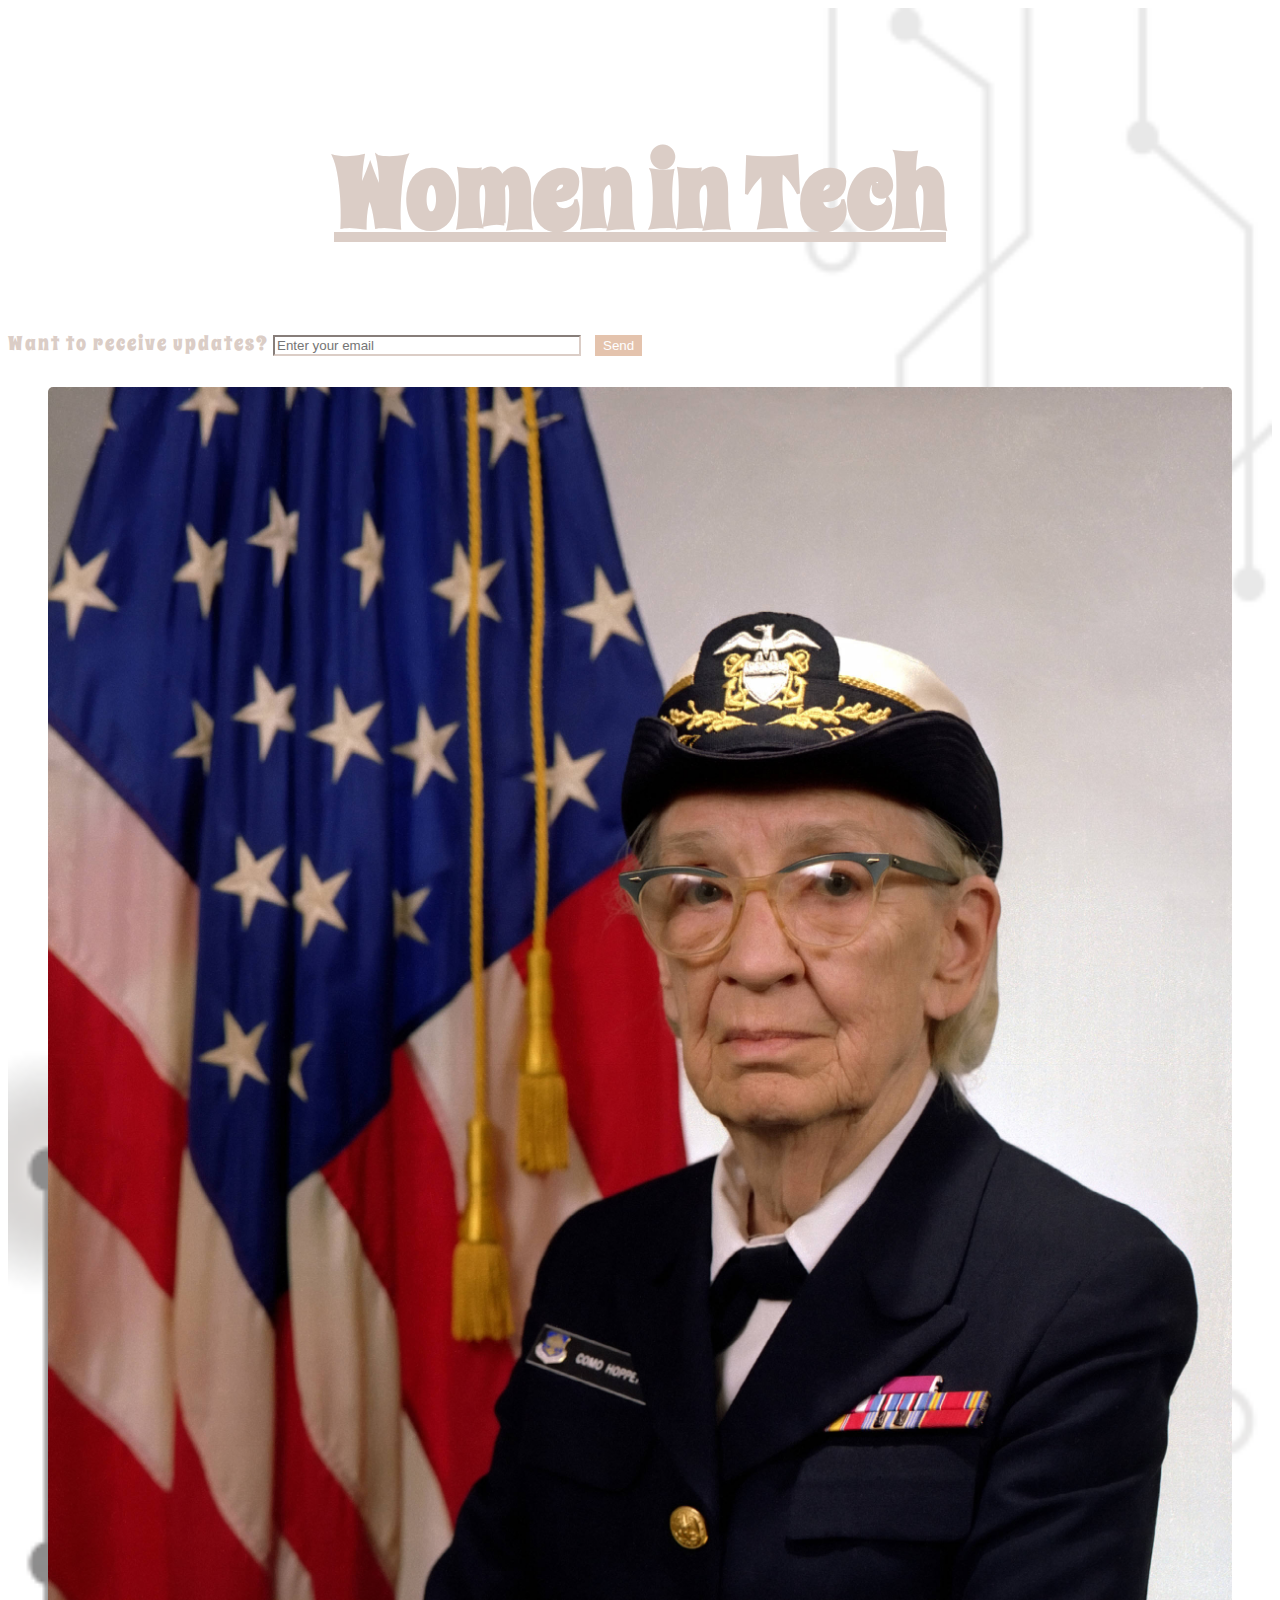
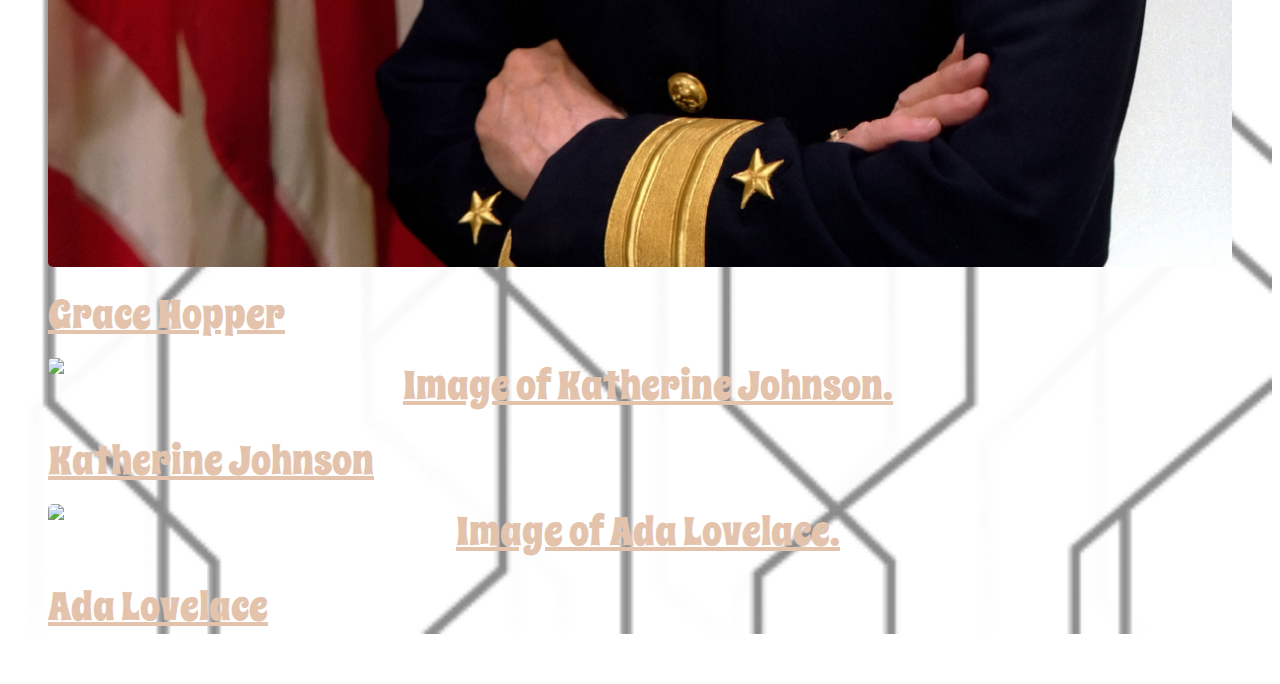
==== commit 37b59b8e: "changes to layout to bio pages" ====
--- a/index.html
+++ b/index.html
@@ -10,24 +10,6 @@
 </head>
 
 <body>
-
-<!--  <nav class="navbar navbar-expand-lg navbar-dark fixed-top">
-    <div class="container">
-      <button class="navbar-toggler" type="button" data-toggle="collapse" data-target="#navbarNav" aria-controls="navbarNav" aria-expanded="false" aria-label="Toggle navigation">
-        <span class="navbar-toggler-icon"></span>
-      </button>
-      <div class="collapse navbar-collapse justify-content-start" id="navbarNav">
-        <a class="navbar-brand" href="https://www.facebook.com/kate.sorotos">
-          <img src="images/facebook.jpg" width="50" height="50" class="d-inline-block align-top" alt="Facebook.">
-        </a>
-        <a class="navbar-brand" href="https://www.instagram.com/kate_sorotos/?hl=en">
-          <img src="images/instagram.jpg" width="50" height="50" class="d-inline-block align-top" alt="Instagram.">
-        </a>
-      </div>
-    </nav> -->
-  
-
-
 
 <div class="jumbotron">
   <div class="container">
@@ -50,7 +32,7 @@
     <!--/.row of form-->
   </div><!-- /.container-->
 
-<div class="row">
+<!--<div class="row">
   <div id="carouselExampleIndicators" class="col-md-4 container carousel slide" data-ride="carousel">
     <ol class="carousel-indicators">
       <li data-target="#carouselExampleIndicators" data-slide-to="0" class="active"></li>
@@ -86,9 +68,9 @@
       <span class="sr-only">Next</span>
     </a>
   </div>
-</div>
+</div>-->
 
-<!--<section id="women">
+<section id="women">
   <div class="container text-center">
     <div class="row">
 
@@ -107,10 +89,9 @@
         <a href="ada-lovelace-bootstrap.html"><img src="images/ada.jpg" alt="Image of Ada Lovelace." /></a>
         <a href="ada-lovelace-bootstrap.html">Ada Lovelace</a>
       </figure>
-
     </div>
   </div>
-</section><!-->
+</section>
 
 </div><!-- /.jumbotron-->
 
--- a/css/index.css
+++ b/css/index.css
@@ -38,6 +38,27 @@
   color: white;
   background-color: #DBCDC6;
   border-color: transparent;
+}
+img {
+  max-width: 100%;
+  height: auto;
+  display: block;
+  margin-bottom: 20px;
+  border-radius: 5px;
+}
+a {
+  font-family: "Spicy Rice", cursive;
+  color: #E4C3AD;
+  font-size: 40px;
+  text-align: center;
+  padding: 50px 0;
+}
+a:hover {
+  font-family: "Spicy Rice", cursive;
+  color: #DBCDC6;
+  font-size: 40px;
+  text-align: center;
+  padding: 50px 0;
 }
 #carouselExampleIndicators a {
     font-family: "Spicy Rice", cursive;
